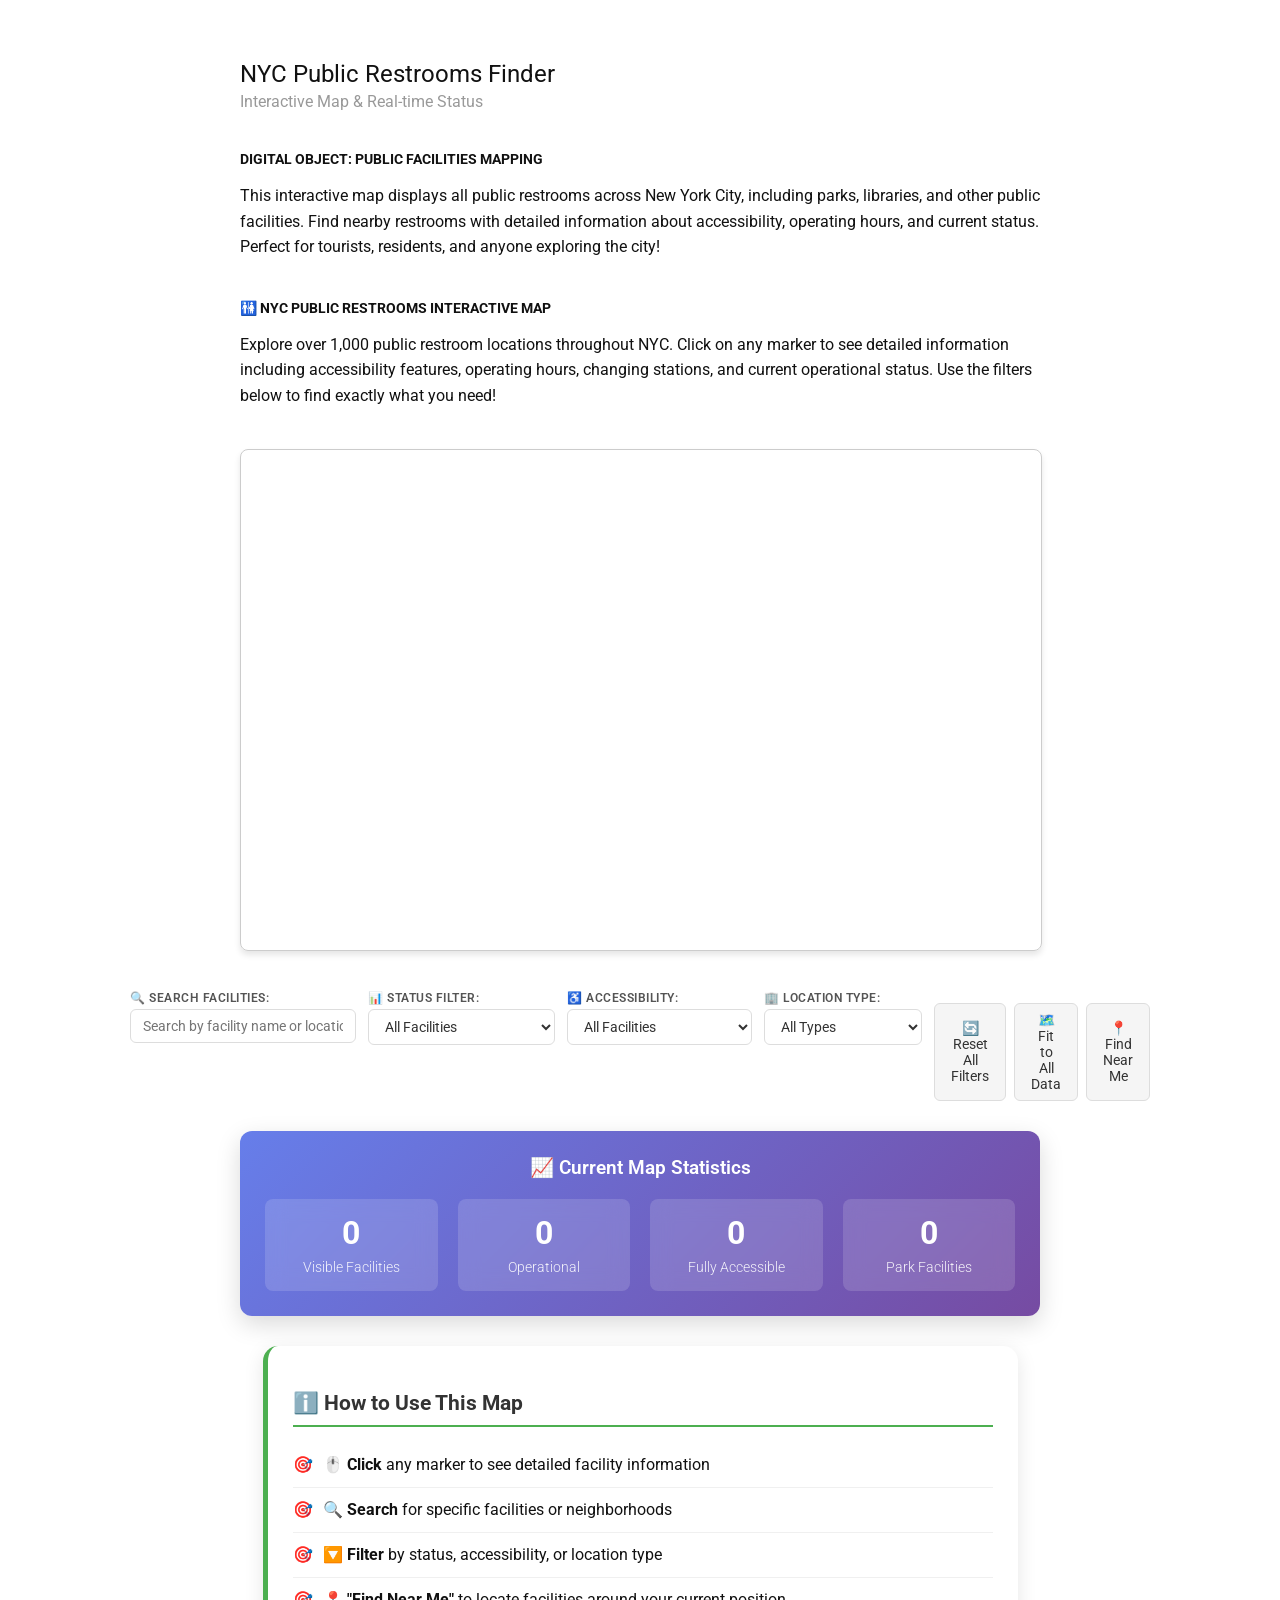
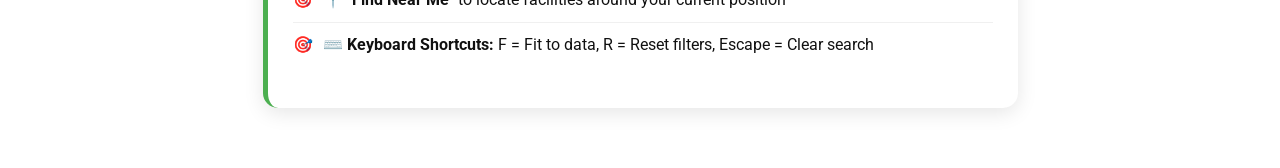
==== public-restrooms.html @ 91f748ab "first commit" ====
<!DOCTYPE html>
<html lang="en">
<head>
    <meta charset="UTF-8">
    <meta name="viewport" content="width=device-width, initial-scale=1.0">
    <title>NYC Public Restrooms - Interactive Map</title>
    <link href="https://fonts.googleapis.com/css2?family=Roboto:wght@300;400;700&display=swap" rel="stylesheet">
    <link href="https://api.mapbox.com/mapbox-gl-js/v2.15.0/mapbox-gl.css" rel="stylesheet">
    <link rel="stylesheet" href="style.css">
</head>
<body>

    <main>
        <div class="project-title">NYC Public Restrooms Finder</div>
        <div class="project-subtitle">Interactive Map & Real-time Status</div>

        <div class="section-title">Digital Object: Public Facilities Mapping</div>
        <p>This interactive map displays all public restrooms across New York City, including parks, libraries, and other public facilities. Find nearby restrooms with detailed information about accessibility, operating hours, and current status. Perfect for tourists, residents, and anyone exploring the city!</p>

        <!-- Main Map Section -->
        <div class="section-title">🚻 NYC Public Restrooms Interactive Map</div>
        <p>Explore over 1,000 public restroom locations throughout NYC. Click on any marker to see detailed information including accessibility features, operating hours, changing stations, and current operational status. Use the filters below to find exactly what you need!</p>
        
        <div id="mapbox-container-restrooms"></div>
        
        <!-- Enhanced Controls Section -->
        <div class="controls">
            <div class="filter-group">
                <label for="searchFacility">🔍 Search Facilities:</label>
                <input type="text" id="searchFacility" placeholder="Search by facility name or location...">
            </div>
            
            <div class="filter-group">
                <label for="statusFilter">📊 Status Filter:</label>
                <select id="statusFilter">
                    <option value="all">All Facilities</option>
                    <option value="Operational">✅ Operational Only</option>
                    <option value="Not Operational">❌ Not Operational</option>
                    <option value="Closed for Construction">🚧 Under Construction</option>
                </select>
            </div>
            
            <div class="filter-group">
                <label for="accessibilityFilter">♿ Accessibility:</label>
                <select id="accessibilityFilter">
                    <option value="all">All Facilities</option>
                    <option value="Fully Accessible">♿ Fully Accessible</option>
                    <option value="Partially Accessible">🚪 Partially Accessible</option>
                </select>
            </div>
            
            <div class="filter-group">
                <label for="locationTypeFilter">🏢 Location Type:</label>
                <select id="locationTypeFilter">
                    <option value="all">All Types</option>
                    <option value="Park">🌳 Parks</option>
                    <option value="Library">📚 Libraries</option>
                    <option value="Other">🏛️ Other Facilities</option>
                </select>
            </div>
            
            <div class="button-group">
                <button id="resetAllFilters">🔄 Reset All Filters</button>
                <button id="fitToRestrooms">🗺️ Fit to All Data</button>
                <button id="findNearMe">📍 Find Near Me</button>
            </div>
        </div>

        <!-- Statistics Panel -->
        <div class="stats-panel">
            <h3>📈 Current Map Statistics</h3>
            <div class="stats-grid">
                <div class="stat-item">
                    <span class="stat-number" id="totalVisible">0</span>
                    <span class="stat-label">Visible Facilities</span>
                </div>
                <div class="stat-item">
                    <span class="stat-number" id="operationalCount">0</span>
                    <span class="stat-label">Operational</span>
                </div>
                <div class="stat-item">
                    <span class="stat-number" id="accessibleCount">0</span>
                    <span class="stat-label">Fully Accessible</span>
                </div>
                <div class="stat-item">
                    <span class="stat-number" id="parkCount">0</span>
                    <span class="stat-label">Park Facilities</span>
                </div>
            </div>
        </div>

        <!-- Info Panel -->
        <div class="info-panel">
            <h3>ℹ️ How to Use This Map</h3>
            <ul>
                <li><strong>🖱️ Click</strong> any marker to see detailed facility information</li>
                <li><strong>🔍 Search</strong> for specific facilities or neighborhoods</li>
                <li><strong>🔽 Filter</strong> by status, accessibility, or location type</li>
                <li><strong>📍 "Find Near Me"</strong> to locate facilities around your current position</li>
                <li><strong>⌨️ Keyboard Shortcuts:</strong> F = Fit to data, R = Reset filters, Escape = Clear search</li>
            </ul>
        </div>

    </main>
    
    <script src="https://api.mapbox.com/mapbox-gl-js/v2.15.0/mapbox-gl.js"></script>
    <script src="restroom-map.js"></script>
</body>
</html>
---- style.css ----
@import url('https://fonts.googleapis.com/css2?family=Roboto:wght@300;400;700&display=swap');

body {
    font-family: 'Roboto', sans-serif;
    background-color: #ffffff;
    color: #111;
    margin: 0;
    padding: 0;
}

header {
    display: flex;
    justify-content: flex-start;
    align-items: center;
    margin: 0 auto;
    padding: 24px 40px;
    border-bottom: 1px solid #ccc;
    font-size: 14px;
}

header .left {
    color: #aaa;
    width: 100px;
}

header .center {
    font-weight: 400;
    text-align: left;
    margin-left: 100px;
    flex-grow: 1;
}

header .center span {
    font-size: 12px;
    color: #888;
}

header .right {
    width: 100px;
    text-align: right;
}

header .right a {
    color: #000;
    text-decoration: none;
    font-weight: 400;
}

main {
    max-width: 800px;
    margin: 60px 0;
    padding: 0 40px;
    margin-left: auto;
    margin-right: auto;
}

.project-meta {
    font-size: 14px;
    color: #999;
    margin-bottom: 8px;
}

.project-title {
    font-size: 24px;
    font-weight: 400;
    margin-bottom: 4px;
}

.project-subtitle {
    font-size: 16px;
    color: #999;
    margin-bottom: 24px;
}

.advisor {
    font-size: 14px;
    margin-bottom: 40px;
    color: #333;
}

.section-title {
    font-weight: 700;
    text-transform: uppercase;
    margin-top: 40px;
    margin-bottom: 12px;
    font-size: 14px;
}

p {
    font-size: 16px;
    line-height: 1.6;
    margin-bottom: 24px;
    color: #111;
}

#mapbox-container-1, #mapbox-container-2, #mapbox-container-3 {
    width: 100%;
    height: 400px;
    margin: 40px 0;
    display: block;
    border: 1px solid #ccc;
}

.controls {
    display: flex;
    gap: 12px;
    margin: 24px 0;
    justify-content: center;
}

.controls button {
    padding: 8px 16px;
    background-color: #f5f5f5;
    color: #333;
    border: 1px solid #ccc;
    cursor: pointer;
    font-size: 14px;
    font-family: 'Roboto', sans-serif;
    font-weight: 400;
    transition: background-color 0.2s ease;
}

.controls button:hover {
    background-color: #e5e5e5;
}

.controls button:active {
    background-color: #d5d5d5;
}

/* Style for form elements in controls */
.controls select,
.controls input[type="text"] {
    padding: 8px 12px;
    background-color: #ffffff;
    color: #333;
    border: 1px solid #ccc;
    border-radius: 4px;
    font-size: 14px;
    font-family: 'Roboto', sans-serif;
    font-weight: 400;
    transition: border-color 0.2s ease;
}

.controls select:focus,
.controls input[type="text"]:focus {
    outline: none;
    border-color: #0066cc;
    box-shadow: 0 0 0 2px rgba(0, 102, 204, 0.2);
}

.controls select {
    min-width: 120px;
}

.controls input[type="text"] {
    min-width: 200px;
}

.info-panel {
    background: white;
    padding: 25px;
    border-radius: 15px;
    box-shadow: 0 5px 20px rgba(0,0,0,0.1);
    max-width: 600px;
    margin: 0 auto;
}

.info-panel h3 {
    color: #333;
    margin-bottom: 15px;
    font-size: 1.3rem;
    border-bottom: 2px solid #4CAF50;
    padding-bottom: 10px;
}

.info-panel ul {
    list-style: none;
    padding-left: 0;
}

.info-panel li {
    padding: 8px 0;
    border-bottom: 1px solid #eee;
    position: relative;
    padding-left: 25px;
}

.info-panel li:before {
    content: "📍";
    position: absolute;
    left: 0;
    color: #4CAF50;
}

.info-panel li:last-child {
    border-bottom: none;
}

/* Responsive design */
@media (max-width: 768px) {
    .container {
        padding: 15px;
    }
    
    header h1 {
        font-size: 2rem;
    }
    
    #map {
        height: 400px;
    }
    
    .controls {
        flex-direction: column;
        align-items: center;
    }
    
    .controls button {
        width: 200px;
    }
}

@media (max-width: 480px) {
    header h1 {
        font-size: 1.5rem;
    }
    
    #map {
        height: 300px;
    }
    
    .info-panel {
        padding: 20px;
    }
}

/* ======================================================================== */
/* ADDITIONAL STYLES FOR PUBLIC RESTROOMS MAP */
/* ======================================================================== */

/* Main map container for restrooms */
#mapbox-container-restrooms {
    width: 100%;
    height: 500px;
    margin: 40px 0;
    display: block;
    border: 1px solid #ccc;
    border-radius: 8px;
    box-shadow: 0 4px 6px rgba(0, 0, 0, 0.1);
}

/* Enhanced controls layout */
.controls .filter-group {
    display: flex;
    flex-direction: column;
    align-items: flex-start;
    gap: 4px;
}

.controls .filter-group label {
    font-size: 12px;
    font-weight: 600;
    color: #555;
    text-transform: uppercase;
    letter-spacing: 0.5px;
}

.controls .button-group {
    display: flex;
    gap: 8px;
    margin-top: 12px;
}

/* Responsive controls for restrooms page */
@media (max-width: 768px) {
    .controls {
        flex-direction: column;
        align-items: stretch;
        gap: 16px;
    }
    
    .controls .filter-group {
        align-items: stretch;
    }
    
    .controls .button-group {
        flex-direction: column;
        margin-top: 8px;
    }
    
    .controls select,
    .controls input[type="text"] {
        min-width: unset;
        width: 100%;
    }
}

/* Statistics panel */
.stats-panel {
    background: linear-gradient(135deg, #667eea 0%, #764ba2 100%);
    color: white;
    padding: 25px;
    border-radius: 12px;
    margin: 30px 0;
    box-shadow: 0 8px 25px rgba(0, 0, 0, 0.15);
}

.stats-panel h3 {
    margin: 0 0 20px 0;
    font-size: 1.2rem;
    font-weight: 600;
    text-align: center;
}

.stats-grid {
    display: grid;
    grid-template-columns: repeat(auto-fit, minmax(150px, 1fr));
    gap: 20px;
}

.stat-item {
    text-align: center;
    padding: 15px;
    background: rgba(255, 255, 255, 0.15);
    border-radius: 8px;
    backdrop-filter: blur(10px);
}

.stat-number {
    display: block;
    font-size: 2rem;
    font-weight: 700;
    margin-bottom: 5px;
}

.stat-label {
    font-size: 0.9rem;
    opacity: 0.9;
    font-weight: 300;
}

/* Enhanced info panel for restrooms */
.info-panel {
    background: white;
    padding: 25px;
    border-radius: 15px;
    box-shadow: 0 5px 20px rgba(0,0,0,0.1);
    max-width: 700px;
    margin: 30px auto;
    border-left: 5px solid #4CAF50;
}

.info-panel h3 {
    color: #333;
    margin-bottom: 15px;
    font-size: 1.3rem;
    border-bottom: 2px solid #4CAF50;
    padding-bottom: 10px;
}

.info-panel ul {
    list-style: none;
    padding-left: 0;
}

.info-panel li {
    padding: 10px 0;
    border-bottom: 1px solid #f0f0f0;
    position: relative;
    padding-left: 30px;
    line-height: 1.5;
}

.info-panel li:before {
    content: "🎯";
    position: absolute;
    left: 0;
    color: #4CAF50;
    font-size: 16px;
}

.info-panel li:last-child {
    border-bottom: none;
}

/* Popup styles */
.restroom-popup {
    max-width: 300px;
    font-family: 'Roboto', sans-serif;
}

.restroom-popup h3 {
    border-bottom: 2px solid #4CAF50;
    padding-bottom: 8px;
    margin-bottom: 12px;
}

.popup-section {
    margin-bottom: 8px;
    padding: 4px 0;
    line-height: 1.4;
}

.popup-section strong {
    color: #333;
}

/* Button hover effects for restroom page */
.controls button {
    border-radius: 6px;
    transition: all 0.3s ease;
    border: 1px solid #ddd;
}

.controls button:hover {
    background-color: #4CAF50;
    color: white;
    border-color: #4CAF50;
    transform: translateY(-1px);
    box-shadow: 0 4px 8px rgba(76, 175, 80, 0.3);
}

.controls button:active {
    transform: translateY(0);
    box-shadow: 0 2px 4px rgba(76, 175, 80, 0.3);
}

/* Enhanced select and input styling */
.controls select,
.controls input[type="text"] {
    border-radius: 6px;
    border: 1px solid #ddd;
    transition: all 0.3s ease;
}

.controls select:focus,
.controls input[type="text"]:focus {
    border-color: #4CAF50;
    box-shadow: 0 0 0 3px rgba(76, 175, 80, 0.1);
}

/* Loading and error states */
.loading-message {
    text-align: center;
    padding: 40px;
    color: #666;
    font-style: italic;
}

.error-message {
    background: #fee2e2;
    color: #dc2626;
    padding: 20px;
    border-radius: 8px;
    border: 1px solid #fecaca;
    margin: 20px 0;
    text-align: center;
}

/* Mobile responsiveness for restroom page */
@media (max-width: 480px) {
    #mapbox-container-restrooms {
        height: 400px;
        margin: 20px 0;
    }
    
    .stats-grid {
        grid-template-columns: repeat(2, 1fr);
        gap: 10px;
    }
    
    .stats-panel {
        padding: 20px;
        margin: 20px 0;
    }
    
    .stat-number {
        font-size: 1.5rem;
    }
    
    .info-panel {
        padding: 20px;
        margin: 20px auto;
    }
    
    .info-panel li {
        padding-left: 25px;
        font-size: 14px;
    }
    
    .restroom-popup {
        max-width: 250px;
    }
}
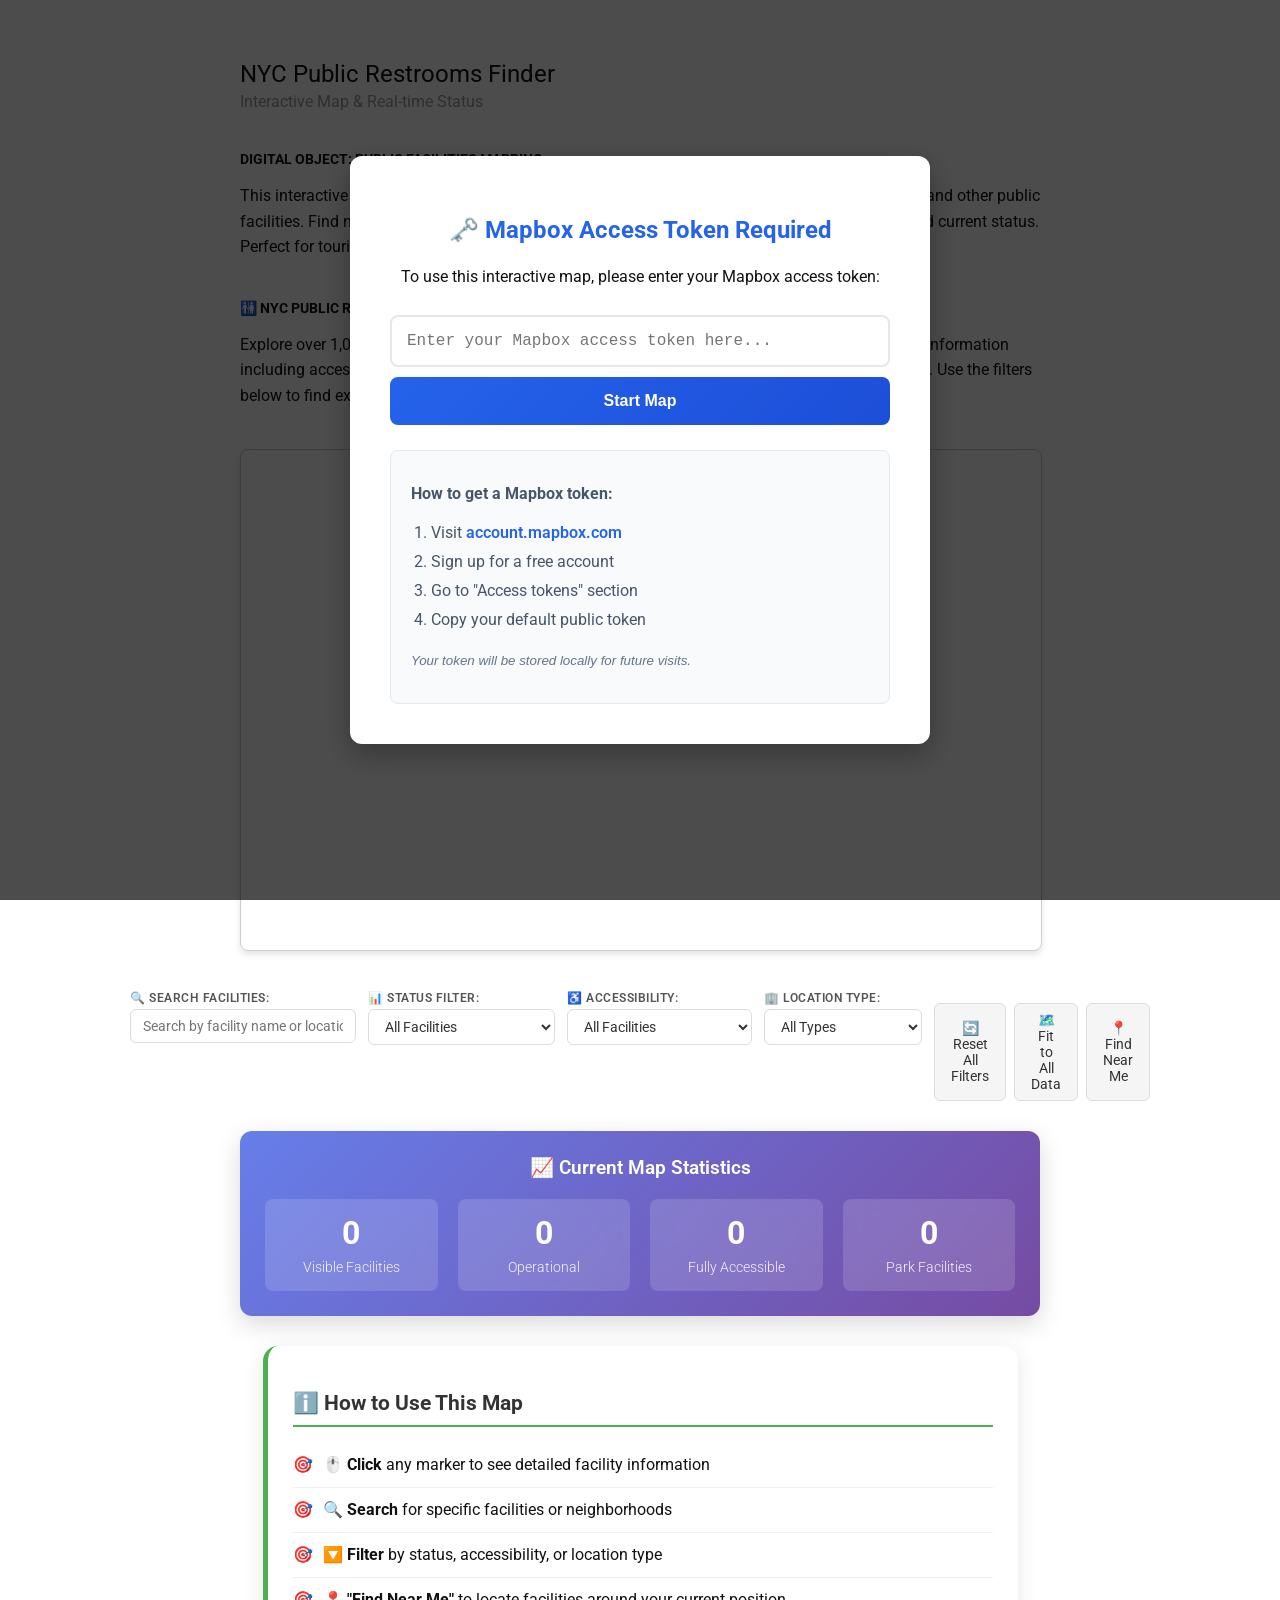
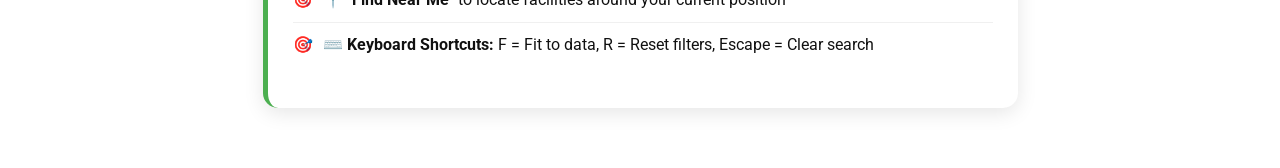
==== commit 26e71211: "Security Hotfix" ====
--- a/public-restrooms.html
+++ b/public-restrooms.html
@@ -9,6 +9,28 @@
     <link rel="stylesheet" href="style.css">
 </head>
 <body>
+
+    <!-- Token Input Modal -->
+    <div id="tokenModal" class="modal">
+        <div class="modal-content">
+            <h2>🗝️ Mapbox Access Token Required</h2>
+            <p>To use this interactive map, please enter your Mapbox access token:</p>
+            <div class="token-input-group">
+                <input type="text" id="mapboxToken" placeholder="Enter your Mapbox access token here..." />
+                <button id="submitToken">Start Map</button>
+            </div>
+            <div class="token-help">
+                <p><strong>How to get a Mapbox token:</strong></p>
+                <ol>
+                    <li>Visit <a href="https://account.mapbox.com/" target="_blank">account.mapbox.com</a></li>
+                    <li>Sign up for a free account</li>
+                    <li>Go to "Access tokens" section</li>
+                    <li>Copy your default public token</li>
+                </ol>
+                <p><small>Your token will be stored locally for future visits.</small></p>
+            </div>
+        </div>
+    </div>
 
     <main>
         <div class="project-title">NYC Public Restrooms Finder</div>
--- a/style.css
+++ b/style.css
@@ -492,4 +492,138 @@
     .restroom-popup {
         max-width: 250px;
     }
+}
+
+/* Token Modal Styles */
+.modal {
+    display: flex;
+    position: fixed;
+    z-index: 10000;
+    left: 0;
+    top: 0;
+    width: 100%;
+    height: 100%;
+    background-color: rgba(0, 0, 0, 0.7);
+    align-items: center;
+    justify-content: center;
+}
+
+.modal-content {
+    background-color: #fff;
+    padding: 40px;
+    border-radius: 12px;
+    box-shadow: 0 10px 30px rgba(0, 0, 0, 0.3);
+    max-width: 500px;
+    width: 90%;
+    text-align: center;
+    animation: modalSlideIn 0.3s ease-out;
+}
+
+@keyframes modalSlideIn {
+    from {
+        transform: translateY(-50px);
+        opacity: 0;
+    }
+    to {
+        transform: translateY(0);
+        opacity: 1;
+    }
+}
+
+.modal-content h2 {
+    color: #2563eb;
+    margin-bottom: 20px;
+    font-size: 1.5rem;
+}
+
+.token-input-group {
+    margin: 25px 0;
+    display: flex;
+    gap: 10px;
+    flex-direction: column;
+}
+
+.token-input-group input {
+    padding: 15px;
+    border: 2px solid #e5e7eb;
+    border-radius: 8px;
+    font-size: 16px;
+    transition: border-color 0.3s ease;
+    font-family: 'Roboto Mono', monospace;
+}
+
+.token-input-group input:focus {
+    outline: none;
+    border-color: #2563eb;
+    box-shadow: 0 0 0 3px rgba(37, 99, 235, 0.1);
+}
+
+.token-input-group button {
+    padding: 15px 30px;
+    background: linear-gradient(135deg, #2563eb, #1d4ed8);
+    color: white;
+    border: none;
+    border-radius: 8px;
+    font-size: 16px;
+    font-weight: 600;
+    cursor: pointer;
+    transition: all 0.3s ease;
+}
+
+.token-input-group button:hover {
+    background: linear-gradient(135deg, #1d4ed8, #1e40af);
+    transform: translateY(-2px);
+    box-shadow: 0 5px 15px rgba(37, 99, 235, 0.3);
+}
+
+.token-input-group button:disabled {
+    background: #9ca3af;
+    cursor: not-allowed;
+    transform: none;
+    box-shadow: none;
+}
+
+.token-help {
+    background: #f8fafc;
+    border: 1px solid #e2e8f0;
+    border-radius: 8px;
+    padding: 20px;
+    margin-top: 25px;
+    text-align: left;
+}
+
+.token-help p {
+    margin: 10px 0;
+    color: #475569;
+}
+
+.token-help ol {
+    margin: 15px 0;
+    padding-left: 20px;
+    color: #475569;
+}
+
+.token-help li {
+    margin: 5px 0;
+    line-height: 1.5;
+}
+
+.token-help a {
+    color: #2563eb;
+    text-decoration: none;
+    font-weight: 600;
+}
+
+.token-help a:hover {
+    text-decoration: underline;
+}
+
+.token-help small {
+    color: #64748b;
+    font-style: italic;
+}
+
+/* Hide modal by default */
+.modal.hidden {
+    display: none;
 } 
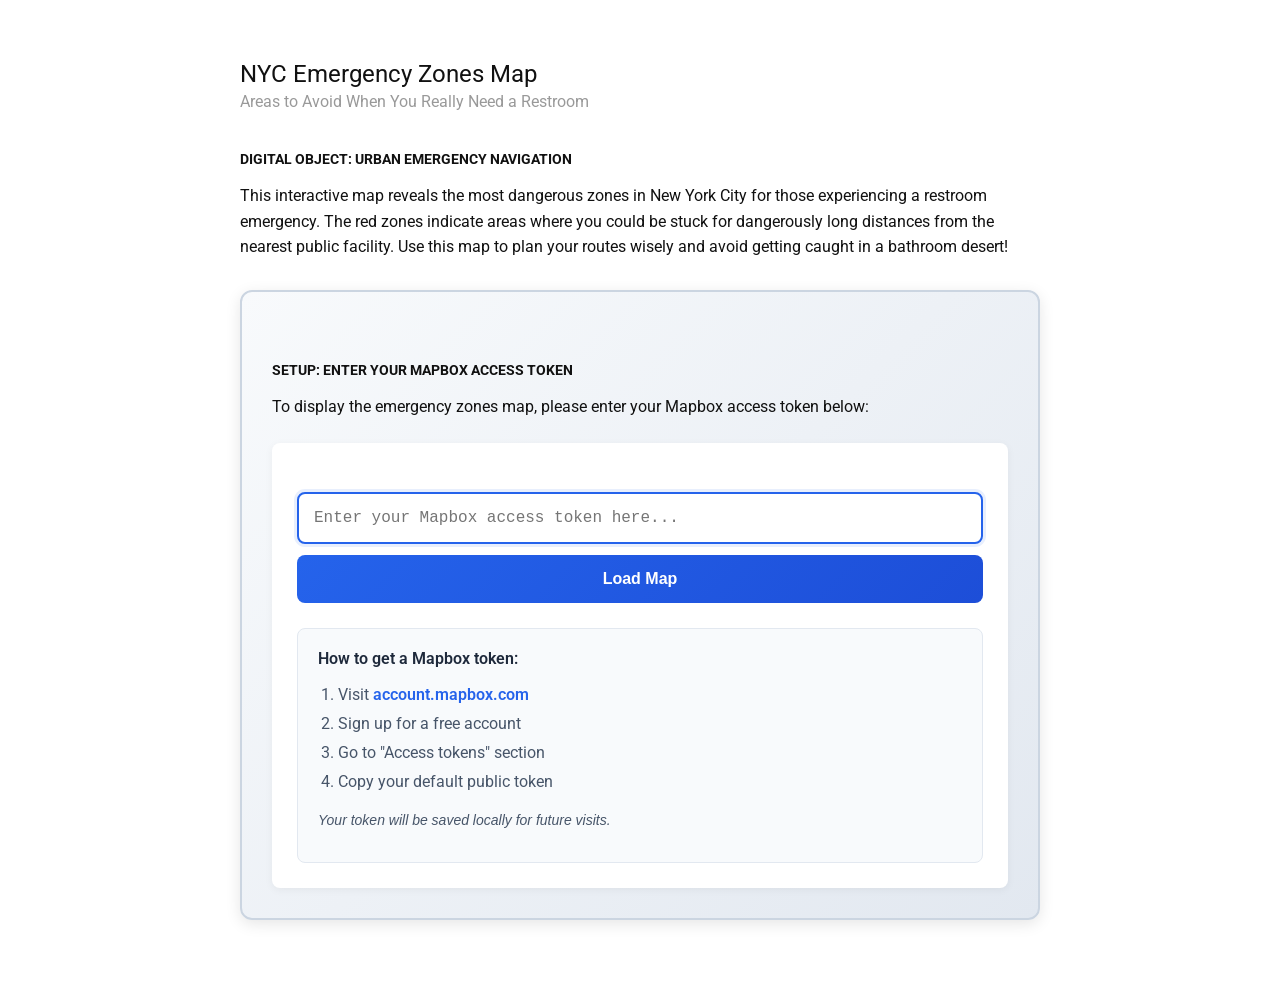
==== commit 7eadc2db: "Final" ====
--- a/public-restrooms.html
+++ b/public-restrooms.html
@@ -3,125 +3,137 @@
 <head>
     <meta charset="UTF-8">
     <meta name="viewport" content="width=device-width, initial-scale=1.0">
-    <title>NYC Public Restrooms - Interactive Map</title>
+    <title>NYC Emergency Zones - Areas to Avoid When Nature Calls</title>
     <link href="https://fonts.googleapis.com/css2?family=Roboto:wght@300;400;700&display=swap" rel="stylesheet">
     <link href="https://api.mapbox.com/mapbox-gl-js/v2.15.0/mapbox-gl.css" rel="stylesheet">
     <link rel="stylesheet" href="style.css">
 </head>
 <body>
 
-    <!-- Token Input Modal -->
-    <div id="tokenModal" class="modal">
-        <div class="modal-content">
-            <h2>🗝️ Mapbox Access Token Required</h2>
-            <p>To use this interactive map, please enter your Mapbox access token:</p>
-            <div class="token-input-group">
-                <input type="text" id="mapboxToken" placeholder="Enter your Mapbox access token here..." />
-                <button id="submitToken">Start Map</button>
-            </div>
-            <div class="token-help">
-                <p><strong>How to get a Mapbox token:</strong></p>
-                <ol>
-                    <li>Visit <a href="https://account.mapbox.com/" target="_blank">account.mapbox.com</a></li>
-                    <li>Sign up for a free account</li>
-                    <li>Go to "Access tokens" section</li>
-                    <li>Copy your default public token</li>
-                </ol>
-                <p><small>Your token will be stored locally for future visits.</small></p>
+    <main>
+        <div class="project-title">NYC Emergency Zones Map</div>
+        <div class="project-subtitle">Areas to Avoid When You Really Need a Restroom</div>
+
+        <div class="section-title">Digital Object: Urban Emergency Navigation</div>
+        <p>This interactive map reveals the most dangerous zones in New York City for those experiencing a restroom emergency. The red zones indicate areas where you could be stuck for dangerously long distances from the nearest public facility. Use this map to plan your routes wisely and avoid getting caught in a bathroom desert!</p>
+
+        <!-- Mapbox Token Input Section -->
+        <div id="tokenSection" class="token-section">
+            <div class="section-title">Setup: Enter Your Mapbox Access Token</div>
+            <p>To display the emergency zones map, please enter your Mapbox access token below:</p>
+            <div class="token-input-container">
+                <div class="token-input-group">
+                    <input type="text" id="mapboxToken" placeholder="Enter your Mapbox access token here..." />
+                    <button id="submitToken">Load Map</button>
+                </div>
+                <div class="token-help">
+                    <div class="help-header">How to get a Mapbox token:</div>
+                    <ol>
+                        <li>Visit <a href="https://account.mapbox.com/" target="_blank">account.mapbox.com</a></li>
+                        <li>Sign up for a free account</li>
+                        <li>Go to "Access tokens" section</li>
+                        <li>Copy your default public token</li>
+                    </ol>
+                    <p class="help-note">Your token will be saved locally for future visits.</p>
+                </div>
             </div>
         </div>
-    </div>
 
-    <main>
-        <div class="project-title">NYC Public Restrooms Finder</div>
-        <div class="project-subtitle">Interactive Map & Real-time Status</div>
-
-        <div class="section-title">Digital Object: Public Facilities Mapping</div>
-        <p>This interactive map displays all public restrooms across New York City, including parks, libraries, and other public facilities. Find nearby restrooms with detailed information about accessibility, operating hours, and current status. Perfect for tourists, residents, and anyone exploring the city!</p>
-
-        <!-- Main Map Section -->
-        <div class="section-title">🚻 NYC Public Restrooms Interactive Map</div>
-        <p>Explore over 1,000 public restroom locations throughout NYC. Click on any marker to see detailed information including accessibility features, operating hours, changing stations, and current operational status. Use the filters below to find exactly what you need!</p>
-        
-        <div id="mapbox-container-restrooms"></div>
-        
-        <!-- Enhanced Controls Section -->
-        <div class="controls">
+        <!-- Main Map Section (Hidden until token is provided) -->
+        <div id="mapSection" class="map-section hidden">
+            <div class="section-title">NYC Restroom Emergency Zones Map</div>
+            <p>Explore the most dangerous areas for bathroom emergencies across NYC. Green dots show safe havens (public restrooms), while the red heat zones reveal where you definitely don't want to be caught when nature calls. Use the analysis tools below to identify the riskiest neighborhoods!</p>
+            
+            <div id="mapbox-container-restrooms"></div>
+            
+            <!-- Enhanced Controls Section -->
+            <div class="controls">
             <div class="filter-group">
-                <label for="searchFacility">🔍 Search Facilities:</label>
-                <input type="text" id="searchFacility" placeholder="Search by facility name or location...">
+                <label for="searchFacility">Search Safe Zones:</label>
+                <input type="text" id="searchFacility" placeholder="Search for restroom locations or areas...">
             </div>
             
             <div class="filter-group">
-                <label for="statusFilter">📊 Status Filter:</label>
+                <label for="statusFilter">Facility Status:</label>
                 <select id="statusFilter">
                     <option value="all">All Facilities</option>
-                    <option value="Operational">✅ Operational Only</option>
-                    <option value="Not Operational">❌ Not Operational</option>
-                    <option value="Closed for Construction">🚧 Under Construction</option>
+                    <option value="Operational">Safe Zones Only</option>
+                    <option value="Not Operational">Avoid These</option>
+                    <option value="Closed for Construction">Temporarily Unavailable</option>
                 </select>
             </div>
             
             <div class="filter-group">
-                <label for="accessibilityFilter">♿ Accessibility:</label>
+                <label for="accessibilityFilter">Emergency Access:</label>
                 <select id="accessibilityFilter">
-                    <option value="all">All Facilities</option>
-                    <option value="Fully Accessible">♿ Fully Accessible</option>
-                    <option value="Partially Accessible">🚪 Partially Accessible</option>
+                    <option value="all">All Access Types</option>
+                    <option value="Fully Accessible">Fully Accessible</option>
+                    <option value="Partially Accessible">Limited Access</option>
                 </select>
             </div>
             
             <div class="filter-group">
-                <label for="locationTypeFilter">🏢 Location Type:</label>
+                <label for="locationTypeFilter">Safe Zone Type:</label>
                 <select id="locationTypeFilter">
                     <option value="all">All Types</option>
-                    <option value="Park">🌳 Parks</option>
-                    <option value="Library">📚 Libraries</option>
-                    <option value="Other">🏛️ Other Facilities</option>
+                    <option value="Park">Parks</option>
+                    <option value="Library">Libraries</option>
+                    <option value="Other">Other Safe Zones</option>
                 </select>
             </div>
             
             <div class="button-group">
-                <button id="resetAllFilters">🔄 Reset All Filters</button>
-                <button id="fitToRestrooms">🗺️ Fit to All Data</button>
-                <button id="findNearMe">📍 Find Near Me</button>
+                <button id="resetAllFilters">Reset All Filters</button>
+                <button id="fitToRestrooms">Show All Zones</button>
+                <button id="findNearMe">Find Safe Zones Near Me</button>
+                <button id="toggleHeatmap">Show Danger Zone Analysis</button>
             </div>
         </div>
 
-        <!-- Statistics Panel -->
-        <div class="stats-panel">
-            <h3>📈 Current Map Statistics</h3>
-            <div class="stats-grid">
-                <div class="stat-item">
-                    <span class="stat-number" id="totalVisible">0</span>
-                    <span class="stat-label">Visible Facilities</span>
+        <!-- Heat Map Legend -->
+        <div id="heatmapLegend" class="heatmap-legend hidden">
+            <h4>Bathroom Emergency Danger Zone Analysis</h4>
+            <div class="legend-content">
+                <div class="legend-item">
+                    <div class="legend-color" style="background: #00ff00;"></div>
+                    <span>Safe Zone (&lt; 200m to restroom)</span>
                 </div>
-                <div class="stat-item">
-                    <span class="stat-number" id="operationalCount">0</span>
-                    <span class="stat-label">Operational</span>
+                <div class="legend-item">
+                    <div class="legend-color" style="background: #80ff00;"></div>
+                    <span>Caution Zone (200-400m)</span>
                 </div>
-                <div class="stat-item">
-                    <span class="stat-number" id="accessibleCount">0</span>
-                    <span class="stat-label">Fully Accessible</span>
+                <div class="legend-item">
+                    <div class="legend-color" style="background: #ffff00;"></div>
+                    <span>Risk Zone (400-600m)</span>
                 </div>
-                <div class="stat-item">
-                    <span class="stat-number" id="parkCount">0</span>
-                    <span class="stat-label">Park Facilities</span>
+                <div class="legend-item">
+                    <div class="legend-color" style="background: #ff8000;"></div>
+                    <span>Danger Zone (600-800m)</span>
+                </div>
+                <div class="legend-item">
+                    <div class="legend-color" style="background: #ff0000;"></div>
+                    <span>AVOID AT ALL COSTS (&gt; 800m)</span>
+                </div>
+                <div class="legend-note">
+                    <small>Based on 100×100 grid analysis - Don't get caught in the red zones!</small>
                 </div>
             </div>
         </div>
 
         <!-- Info Panel -->
         <div class="info-panel">
-            <h3>ℹ️ How to Use This Map</h3>
+            <h3>How to Use This Emergency Zone Map</h3>
             <ul>
-                <li><strong>🖱️ Click</strong> any marker to see detailed facility information</li>
-                <li><strong>🔍 Search</strong> for specific facilities or neighborhoods</li>
-                <li><strong>🔽 Filter</strong> by status, accessibility, or location type</li>
-                <li><strong>📍 "Find Near Me"</strong> to locate facilities around your current position</li>
-                <li><strong>⌨️ Keyboard Shortcuts:</strong> F = Fit to data, R = Reset filters, Escape = Clear search</li>
+                <li><strong>Click</strong> green markers to see safe restroom locations</li>
+                <li><strong>Search</strong> for specific areas or neighborhoods to check</li>
+                <li><strong>Filter</strong> by facility status and accessibility</li>
+                <li><strong>"Find Safe Zones Near Me"</strong> to locate emergency options nearby</li>
+                <li><strong>"Danger Zone Analysis"</strong> reveals the riskiest areas to avoid</li>
+                <li><strong>Red zones = DANGER!</strong> Plan your route to avoid these areas</li>
             </ul>
         </div>
+        
+        </div> <!-- End of mapSection -->
 
     </main>
     
--- a/style.css
+++ b/style.css
@@ -494,7 +494,228 @@
     }
 }
 
-/* Token Modal Styles */
+/* Token Section Styles */
+.token-section {
+    background: linear-gradient(135deg, #f8fafc 0%, #e2e8f0 100%);
+    border: 2px solid #cbd5e1;
+    border-radius: 12px;
+    padding: 30px;
+    margin: 30px 0;
+    box-shadow: 0 4px 15px rgba(0, 0, 0, 0.1);
+}
+
+.token-input-container {
+    background: white;
+    border-radius: 8px;
+    padding: 25px;
+    margin-top: 20px;
+    box-shadow: 0 2px 8px rgba(0, 0, 0, 0.05);
+}
+
+.token-input-group {
+    display: flex;
+    gap: 12px;
+    margin-bottom: 25px;
+    flex-wrap: wrap;
+}
+
+.token-input-group input {
+    flex: 1;
+    min-width: 300px;
+    padding: 15px 20px;
+    border: 2px solid #e5e7eb;
+    border-radius: 8px;
+    font-size: 16px;
+    font-family: 'Roboto Mono', monospace;
+    transition: all 0.3s ease;
+    background: #fafafa;
+}
+
+.token-input-group input:focus {
+    outline: none;
+    border-color: #2563eb;
+    background: white;
+    box-shadow: 0 0 0 3px rgba(37, 99, 235, 0.1);
+    transform: translateY(-1px);
+}
+
+.token-input-group button {
+    padding: 15px 30px;
+    background: linear-gradient(135deg, #2563eb, #1d4ed8);
+    color: white;
+    border: none;
+    border-radius: 8px;
+    font-size: 16px;
+    font-weight: 600;
+    cursor: pointer;
+    transition: all 0.3s ease;
+    white-space: nowrap;
+    min-width: 150px;
+}
+
+.token-input-group button:hover {
+    background: linear-gradient(135deg, #1d4ed8, #1e40af);
+    transform: translateY(-2px);
+    box-shadow: 0 8px 25px rgba(37, 99, 235, 0.3);
+}
+
+.token-input-group button:disabled {
+    background: #9ca3af;
+    cursor: not-allowed;
+    transform: none;
+    box-shadow: none;
+}
+
+.token-help {
+    background: #f1f5f9;
+    border: 1px solid #e2e8f0;
+    border-radius: 8px;
+    padding: 20px;
+}
+
+.help-header {
+    font-weight: 600;
+    color: #1e293b;
+    margin-bottom: 15px;
+    font-size: 16px;
+}
+
+.token-help ol {
+    margin: 15px 0;
+    padding-left: 20px;
+    color: #475569;
+}
+
+.token-help li {
+    margin: 8px 0;
+    line-height: 1.6;
+}
+
+.token-help a {
+    color: #2563eb;
+    text-decoration: none;
+    font-weight: 600;
+}
+
+.token-help a:hover {
+    text-decoration: underline;
+}
+
+.help-note {
+    margin-top: 15px;
+    color: #64748b;
+    font-style: italic;
+    font-size: 14px;
+}
+
+/* Hide/Show sections */
+.hidden {
+    display: none !important;
+}
+
+.map-section {
+    margin-top: 30px;
+}
+
+/* Heat Map Legend Styles */
+.heatmap-legend {
+    background: white;
+    border: 2px solid #e5e7eb;
+    border-radius: 8px;
+    padding: 20px;
+    margin: 20px 0;
+    box-shadow: 0 4px 12px rgba(0, 0, 0, 0.1);
+}
+
+.heatmap-legend h4 {
+    margin: 0 0 15px 0;
+    color: #1f2937;
+    font-size: 16px;
+    font-weight: 600;
+}
+
+.legend-content {
+    display: flex;
+    flex-direction: column;
+    gap: 8px;
+}
+
+.legend-item {
+    display: flex;
+    align-items: center;
+    gap: 10px;
+    font-size: 14px;
+}
+
+.legend-color {
+    width: 20px;
+    height: 15px;
+    border-radius: 3px;
+    border: 1px solid #ccc;
+}
+
+.legend-item span {
+    color: #374151;
+}
+
+.legend-note {
+    margin-top: 10px;
+    padding-top: 8px;
+    border-top: 1px solid #e5e7eb;
+}
+
+.legend-note small {
+    color: #6b7280;
+    font-style: italic;
+}
+
+/* Mobile responsiveness for legend */
+@media (max-width: 768px) {
+    .heatmap-legend {
+        padding: 15px;
+        margin: 15px 0;
+    }
+    
+    .legend-content {
+        gap: 6px;
+    }
+    
+    .legend-item {
+        font-size: 13px;
+    }
+    
+    .legend-color {
+        width: 18px;
+        height: 13px;
+    }
+}
+
+/* Mobile responsiveness for token section */
+@media (max-width: 768px) {
+    .token-input-group {
+        flex-direction: column;
+    }
+    
+    .token-input-group input {
+        min-width: auto;
+        width: 100%;
+    }
+    
+    .token-input-group button {
+        width: 100%;
+    }
+    
+    .token-section {
+        padding: 20px;
+        margin: 20px 0;
+    }
+    
+    .token-input-container {
+        padding: 20px;
+    }
+}
+
+/* Token Modal Styles - Keep for backwards compatibility but unused */
 .modal {
     display: flex;
     position: fixed;
